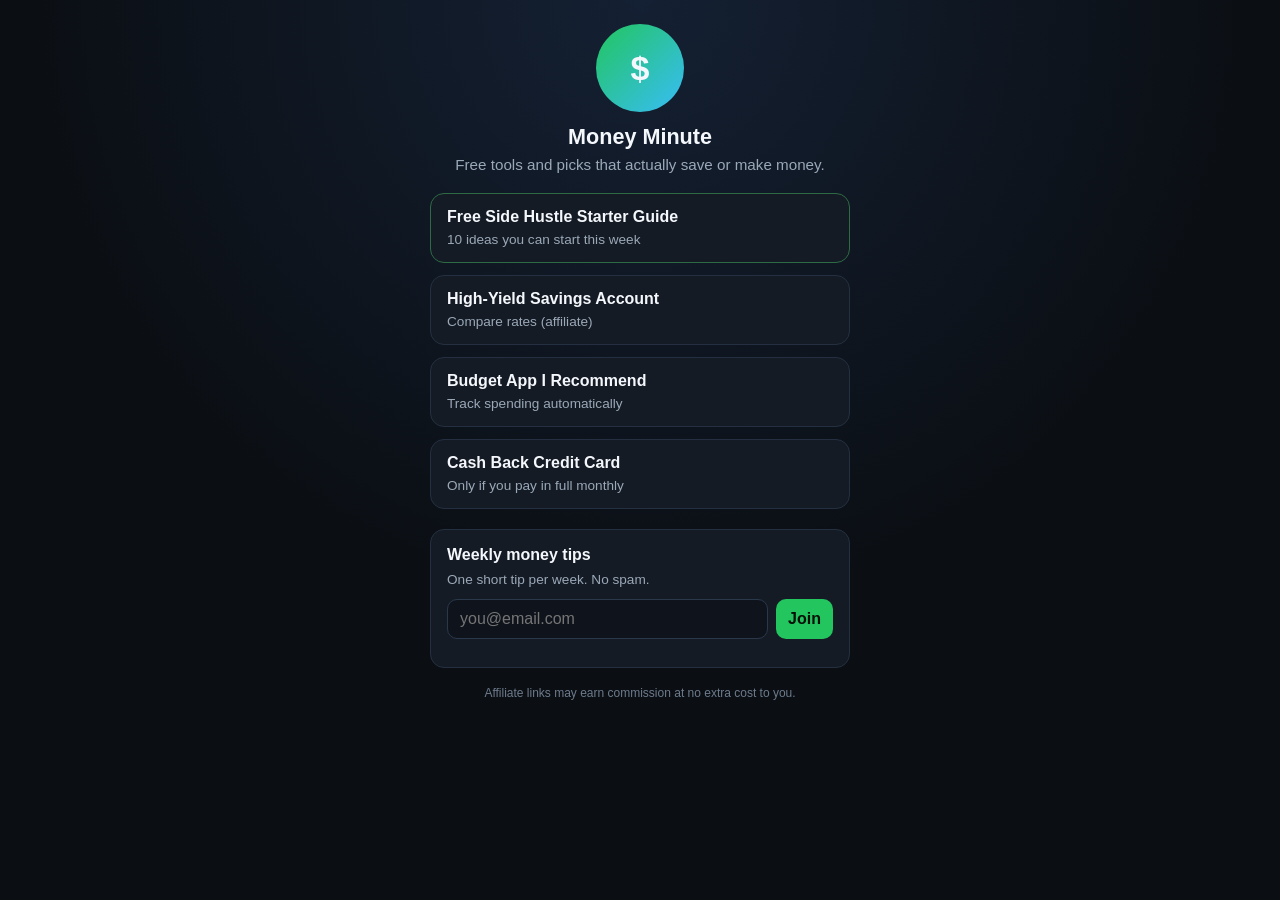
==== site/index.html @ ae509410 "Set up automated Instagram money machine pipeline Co-authored-by: Cursor <cursoragent@cursor.com>" ====
<!DOCTYPE html>
<html lang="en">
<head>
  <meta charset="UTF-8" />
  <meta name="viewport" content="width=device-width, initial-scale=1.0" />
  <title>Money Minute | Free Tools</title>
  <meta name="description" content="Free money tools, side hustle guide, and picks that save or make money." />
  <link rel="stylesheet" href="style.css" />
  <script src="links.js"></script>
</head>
<body>
  <main class="wrap">
    <div class="avatar">$</div>
    <h1>Money Minute</h1>
    <p class="sub">Free tools and picks that actually save or make money.</p>

    <a class="link featured" id="guide-link" href="guide.html">
      <strong>Free Side Hustle Starter Guide</strong>
      <span>10 ideas you can start this week</span>
    </a>

    <a class="link" id="savings-link" href="#">
      <strong>High-Yield Savings Account</strong>
      <span>Compare rates (affiliate)</span>
    </a>

    <a class="link" id="budget-link" href="#">
      <strong>Budget App I Recommend</strong>
      <span>Track spending automatically</span>
    </a>

    <a class="link" id="card-link" href="#">
      <strong>Cash Back Credit Card</strong>
      <span>Only if you pay in full monthly</span>
    </a>

    <section class="email-box">
      <h2>Weekly money tips</h2>
      <p>One short tip per week. No spam.</p>
      <form id="email-form">
        <input type="email" name="email" placeholder="you@email.com" required />
        <button type="submit">Join</button>
      </form>
      <p id="form-msg" class="fine"></p>
    </section>

    <p class="fine">Affiliate links may earn commission at no extra cost to you.</p>
  </main>
  <script src="app.js"></script>
</body>
</html>
---- site/style.css ----
:root {
  --bg: #0b0f14;
  --card: #141b24;
  --text: #f4f7fb;
  --muted: #9aa8b8;
  --accent: #22c55e;
  --accent-2: #38bdf8;
}
* { box-sizing: border-box; }
body {
  margin: 0;
  font-family: Inter, Segoe UI, Arial, sans-serif;
  background: radial-gradient(circle at top, #142033, var(--bg) 55%);
  color: var(--text);
  min-height: 100vh;
  display: flex;
  justify-content: center;
  padding: 24px 16px 48px;
}
.wrap { width: 100%; max-width: 420px; }
.avatar {
  width: 88px;
  height: 88px;
  border-radius: 50%;
  background: linear-gradient(135deg, var(--accent), var(--accent-2));
  margin: 0 auto 12px;
  display: grid;
  place-items: center;
  font-size: 34px;
  font-weight: 800;
}
h1 { text-align: center; font-size: 1.35rem; margin: 0 0 6px; }
p.sub { text-align: center; color: var(--muted); margin: 0 0 20px; font-size: 0.95rem; }
.link {
  display: block;
  background: var(--card);
  border: 1px solid #243041;
  color: var(--text);
  text-decoration: none;
  padding: 14px 16px;
  border-radius: 14px;
  margin-bottom: 12px;
  transition: transform 0.15s ease, border-color 0.15s ease;
}
.link.featured { border-color: #2d6b45; }
.link:hover { transform: translateY(-1px); border-color: var(--accent); }
.link strong { display: block; margin-bottom: 4px; }
.link span { color: var(--muted); font-size: 0.85rem; }
.email-box {
  margin-top: 20px;
  background: var(--card);
  border: 1px solid #243041;
  border-radius: 14px;
  padding: 16px;
}
.email-box h2 { margin: 0 0 8px; font-size: 1rem; }
.email-box p { margin: 0 0 12px; color: var(--muted); font-size: 0.85rem; }
form { display: flex; gap: 8px; }
input, button {
  border-radius: 10px;
  border: 1px solid #2a384c;
  padding: 10px 12px;
  font: inherit;
}
input { flex: 1; background: #0f141c; color: var(--text); }
button {
  background: var(--accent);
  color: #041007;
  border: none;
  font-weight: 700;
  cursor: pointer;
}
.fine { margin-top: 18px; color: #6d7b8c; font-size: 0.75rem; text-align: center; }

/* Guide page */
.guide-wrap { max-width: 680px; padding: 32px 20px 64px; }
.guide-wrap h1 { text-align: left; font-size: 1.75rem; }
.guide-wrap h2 { margin-top: 2rem; color: var(--accent-2); font-size: 1.15rem; }
.guide-wrap p, .guide-wrap li { line-height: 1.6; color: #d5dde8; }
.guide-wrap ol { padding-left: 1.2rem; }
.guide-wrap table { width: 100%; border-collapse: collapse; margin: 1rem 0; font-size: 0.9rem; }
.guide-wrap th, .guide-wrap td { border: 1px solid #243041; padding: 8px 10px; text-align: left; }
.guide-wrap th { background: var(--card); }
.back { display: inline-block; margin-bottom: 1rem; color: var(--accent-2); text-decoration: none; }
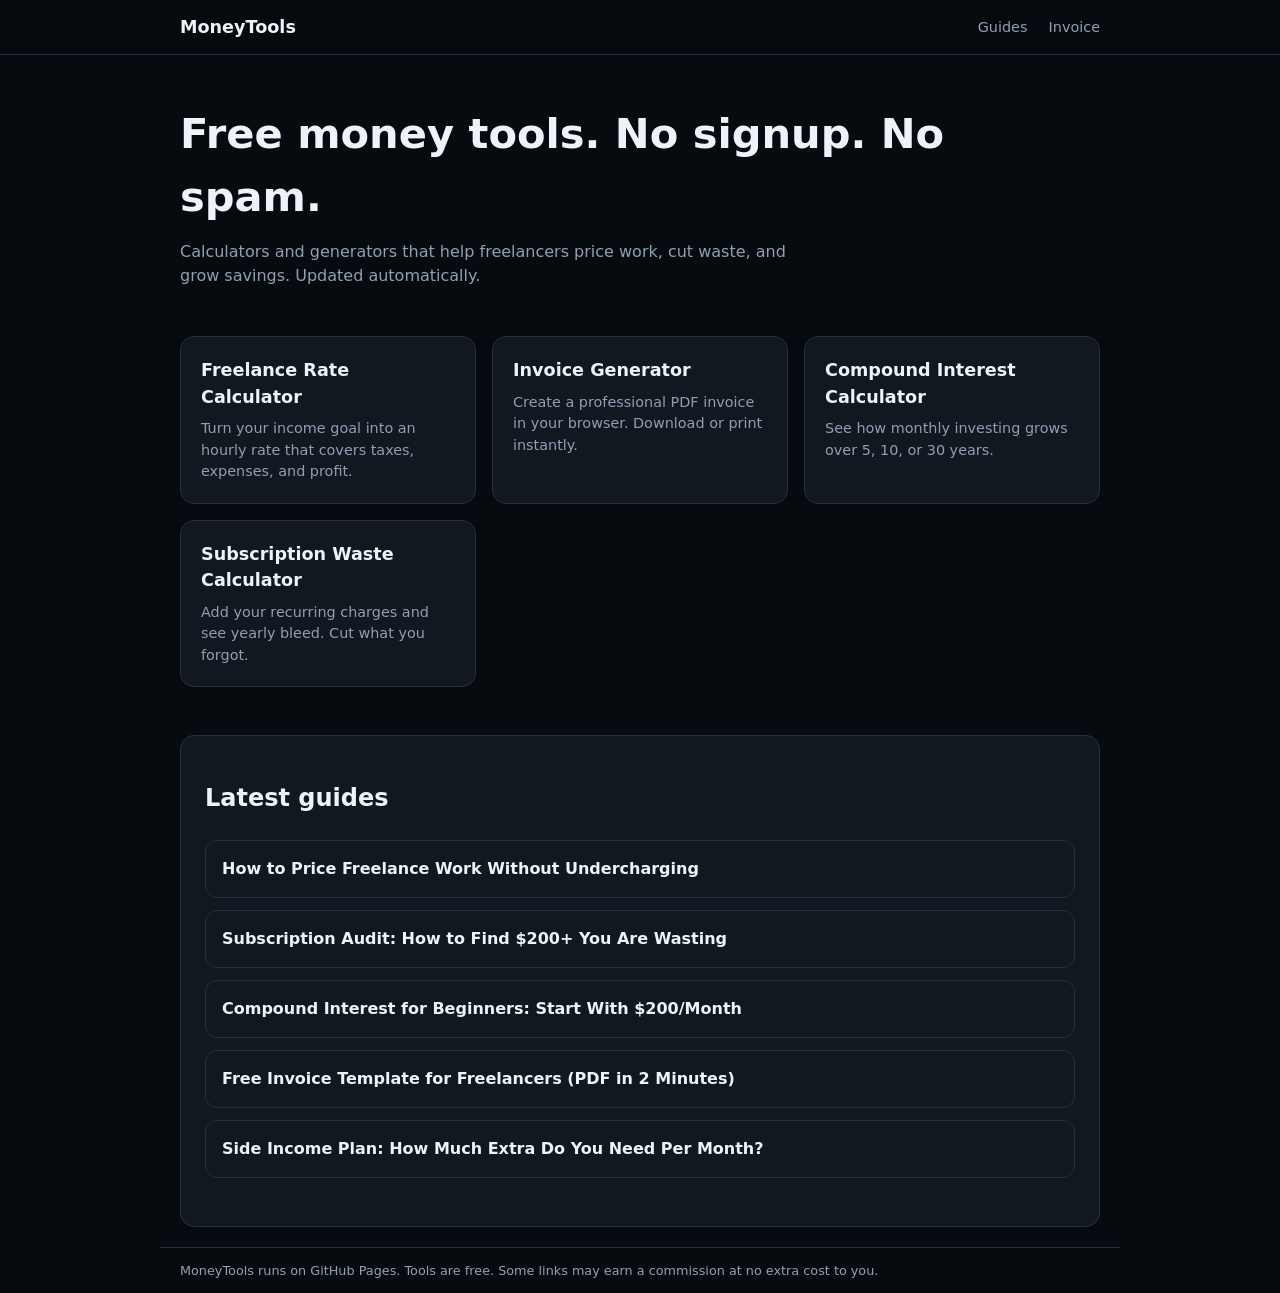
==== commit 6c11ee96: "Pivot to fully automated MoneyTools affiliate site Co-authored-by: Cursor <cursoragent@cursor.com>" ====
--- a/site/index.html
+++ b/site/index.html
@@ -3,49 +3,70 @@
 <head>
   <meta charset="UTF-8" />
   <meta name="viewport" content="width=device-width, initial-scale=1.0" />
-  <title>Money Minute | Free Tools</title>
-  <meta name="description" content="Free money tools, side hustle guide, and picks that save or make money." />
-  <link rel="stylesheet" href="style.css" />
-  <script src="links.js"></script>
+  <title>MoneyTools — Free Calculators That Help You Earn and Save</title>
+  <meta name="description" content="Free freelance rate calculator, invoice generator, compound interest calculator, and subscription audit. No signup required." />
+  <link rel="stylesheet" href="css/main.css" />
+  <script src="js/config.js"></script>
+  <script src="js/affiliate.js"></script>
 </head>
 <body>
-  <main class="wrap">
-    <div class="avatar">$</div>
-    <h1>Money Minute</h1>
-    <p class="sub">Free tools and picks that actually save or make money.</p>
+  <header>
+    <div class="container">
+      <a class="logo" href="index.html">MoneyTools</a>
+      <nav>
+        <a href="blog/index.html">Guides</a>
+        <a href="tools/invoice.html">Invoice</a>
+      </nav>
+    </div>
+  </header>
 
-    <a class="link featured" id="guide-link" href="guide.html">
-      <strong>Free Side Hustle Starter Guide</strong>
-      <span>10 ideas you can start this week</span>
-    </a>
-
-    <a class="link" id="savings-link" href="#">
-      <strong>High-Yield Savings Account</strong>
-      <span>Compare rates (affiliate)</span>
-    </a>
-
-    <a class="link" id="budget-link" href="#">
-      <strong>Budget App I Recommend</strong>
-      <span>Track spending automatically</span>
-    </a>
-
-    <a class="link" id="card-link" href="#">
-      <strong>Cash Back Credit Card</strong>
-      <span>Only if you pay in full monthly</span>
-    </a>
-
-    <section class="email-box">
-      <h2>Weekly money tips</h2>
-      <p>One short tip per week. No spam.</p>
-      <form id="email-form">
-        <input type="email" name="email" placeholder="you@email.com" required />
-        <button type="submit">Join</button>
-      </form>
-      <p id="form-msg" class="fine"></p>
+  <main class="container">
+    <section class="hero">
+      <h1>Free money tools. No signup. No spam.</h1>
+      <p>Calculators and generators that help freelancers price work, cut waste, and grow savings. Updated automatically.</p>
     </section>
 
-    <p class="fine">Affiliate links may earn commission at no extra cost to you.</p>
+    <section class="grid">
+      <a class="card" href="tools/freelance-rate.html">
+        <h2>Freelance Rate Calculator</h2>
+        <p>Turn your income goal into an hourly rate that covers taxes, expenses, and profit.</p>
+      </a>
+      <a class="card" href="tools/invoice.html">
+        <h2>Invoice Generator</h2>
+        <p>Create a professional PDF invoice in your browser. Download or print instantly.</p>
+      </a>
+      <a class="card" href="tools/compound-interest.html">
+        <h2>Compound Interest Calculator</h2>
+        <p>See how monthly investing grows over 5, 10, or 30 years.</p>
+      </a>
+      <a class="card" href="tools/subscription-audit.html">
+        <h2>Subscription Waste Calculator</h2>
+        <p>Add your recurring charges and see yearly bleed. Cut what you forgot.</p>
+      </a>
+    </section>
+
+    <section class="panel">
+      <h2>Latest guides</h2>
+      <ul class="blog-list" id="latest-posts">
+        <li><a href="blog/how-to-price-freelance-work.html">How to price freelance work without undercharging</a></li>
+      </ul>
+    </section>
   </main>
-  <script src="app.js"></script>
+
+  <footer class="container">
+    <p>MoneyTools runs on GitHub Pages. Tools are free. Some links may earn a commission at no extra cost to you.</p>
+  </footer>
+  <script>
+    fetch("blog/manifest.json")
+      .then(r => r.ok ? r.json() : null)
+      .then(data => {
+        if (!data?.posts?.length) return;
+        const ul = document.getElementById("latest-posts");
+        ul.innerHTML = data.posts.slice(0, 5).map(p =>
+          `<li><a href="blog/${p.slug}.html">${p.title}</a></li>`
+        ).join("");
+      })
+      .catch(() => {});
+  </script>
 </body>
 </html>
--- a/site/css/main.css
+++ b/site/css/main.css
@@ -0,0 +1,136 @@
+:root {
+  --bg: #070b10;
+  --surface: #111820;
+  --surface-2: #1a2330;
+  --text: #eef3f9;
+  --muted: #8fa0b3;
+  --accent: #3dd68c;
+  --accent-2: #5eb3ff;
+  --border: #243041;
+  --warn: #fbbf24;
+}
+* { box-sizing: border-box; }
+body {
+  margin: 0;
+  font-family: "Segoe UI", Inter, system-ui, sans-serif;
+  background: var(--bg);
+  color: var(--text);
+  line-height: 1.5;
+}
+a { color: var(--accent-2); }
+.container { max-width: 960px; margin: 0 auto; padding: 0 20px; }
+header {
+  border-bottom: 1px solid var(--border);
+  background: rgba(7, 11, 16, 0.9);
+  position: sticky;
+  top: 0;
+  z-index: 10;
+  backdrop-filter: blur(8px);
+}
+header .container {
+  display: flex;
+  align-items: center;
+  justify-content: space-between;
+  padding: 14px 20px;
+}
+.logo { font-weight: 800; color: var(--text); text-decoration: none; font-size: 1.1rem; }
+nav a { color: var(--muted); text-decoration: none; margin-left: 16px; font-size: 0.9rem; }
+nav a:hover { color: var(--text); }
+.hero { padding: 48px 0 24px; }
+.hero h1 { font-size: clamp(1.8rem, 4vw, 2.6rem); margin: 0 0 12px; }
+.hero p { color: var(--muted); max-width: 640px; margin: 0; }
+.grid {
+  display: grid;
+  grid-template-columns: repeat(auto-fit, minmax(260px, 1fr));
+  gap: 16px;
+  padding: 24px 0 48px;
+}
+.card {
+  background: var(--surface);
+  border: 1px solid var(--border);
+  border-radius: 14px;
+  padding: 20px;
+  text-decoration: none;
+  color: inherit;
+  transition: border-color 0.15s, transform 0.15s;
+}
+.card:hover { border-color: var(--accent); transform: translateY(-2px); }
+.card h2 { margin: 0 0 8px; font-size: 1.1rem; }
+.card p { margin: 0; color: var(--muted); font-size: 0.9rem; }
+.tool-wrap { padding: 32px 0 64px; }
+.tool-wrap h1 { margin: 0 0 8px; }
+.tool-wrap .lede { color: var(--muted); margin: 0 0 24px; }
+.panel {
+  background: var(--surface);
+  border: 1px solid var(--border);
+  border-radius: 14px;
+  padding: 24px;
+  margin-bottom: 20px;
+}
+label { display: block; font-size: 0.85rem; color: var(--muted); margin-bottom: 6px; }
+input, select, textarea {
+  width: 100%;
+  background: var(--surface-2);
+  border: 1px solid var(--border);
+  color: var(--text);
+  border-radius: 10px;
+  padding: 10px 12px;
+  font: inherit;
+  margin-bottom: 14px;
+}
+button, .btn {
+  background: var(--accent);
+  color: #042012;
+  border: none;
+  border-radius: 10px;
+  padding: 10px 16px;
+  font-weight: 700;
+  cursor: pointer;
+  font: inherit;
+  text-decoration: none;
+  display: inline-block;
+}
+button.secondary, .btn.secondary {
+  background: var(--surface-2);
+  color: var(--text);
+  border: 1px solid var(--border);
+}
+.result {
+  background: #0d2818;
+  border: 1px solid #1f5c38;
+  border-radius: 12px;
+  padding: 16px;
+  margin-top: 16px;
+}
+.result strong { color: var(--accent); font-size: 1.4rem; }
+.affiliate-box {
+  background: linear-gradient(135deg, #122033, #0f1a14);
+  border: 1px solid #2a4a35;
+  border-radius: 12px;
+  padding: 16px;
+  margin-top: 20px;
+}
+.affiliate-box h3 { margin: 0 0 6px; font-size: 0.95rem; }
+.affiliate-box p { margin: 0 0 12px; color: var(--muted); font-size: 0.85rem; }
+.affiliate-box a.btn { font-size: 0.85rem; }
+footer {
+  border-top: 1px solid var(--border);
+  padding: 32px 0;
+  color: var(--muted);
+  font-size: 0.8rem;
+}
+.blog-list { list-style: none; padding: 0; margin: 24px 0; }
+.blog-list li {
+  background: var(--surface);
+  border: 1px solid var(--border);
+  border-radius: 12px;
+  margin-bottom: 12px;
+  padding: 16px;
+}
+.blog-list a { color: var(--text); text-decoration: none; font-weight: 600; }
+.article { max-width: 720px; padding: 32px 0 64px; }
+.article h1 { margin-bottom: 8px; }
+.article .meta { color: var(--muted); font-size: 0.85rem; margin-bottom: 24px; }
+.article h2 { margin-top: 2rem; color: var(--accent-2); font-size: 1.15rem; }
+.row { display: grid; grid-template-columns: 1fr 1fr; gap: 12px; }
+@media (max-width: 600px) { .row { grid-template-columns: 1fr; } }
